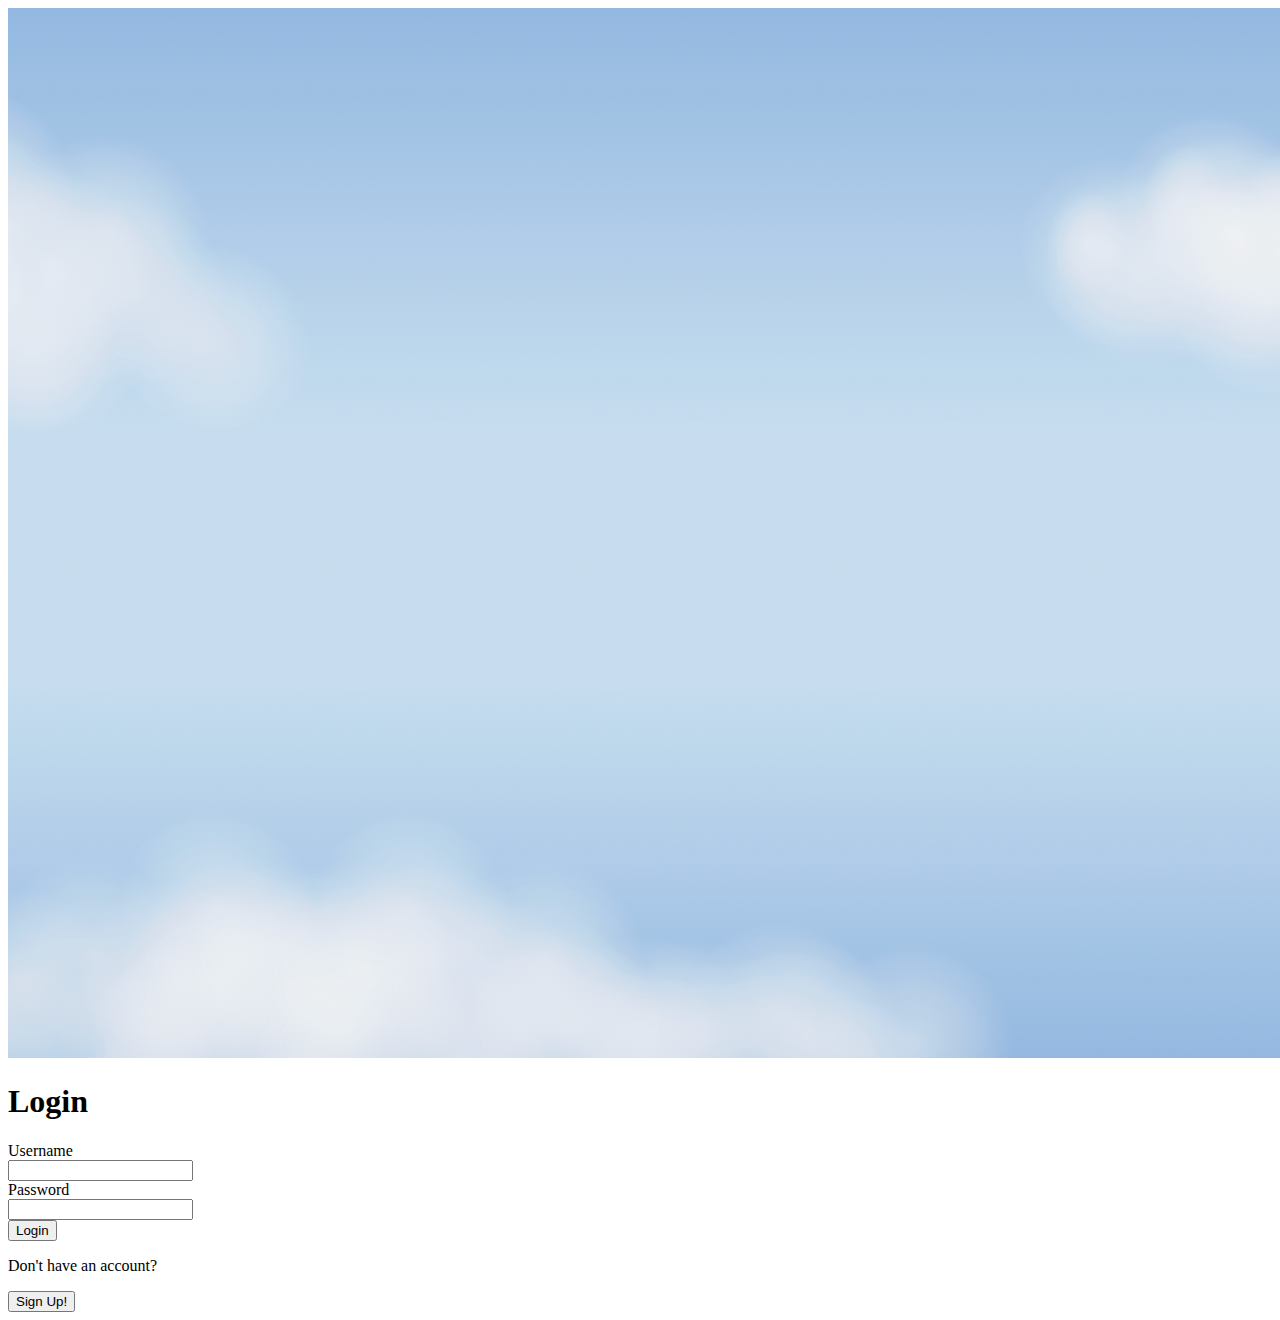
==== app/html/loginPage.html @ 07f1057e "Login and Sign Up Html" ====
<!DOCTYPE html>
<html lang="en">
<head>
    <meta charset="UTF-8">
    <meta name="viewport" content="width=device-width, initial-scale=1.0">
    <title>Login Page</title>
    <link rel="stylesheet" href= "../css/loginPage.css">
    
</head>
<body>

    <div class="loginCard">

        <div class="leftSideLog">
            <img src="../assets/bkgnLogSign.png" alt="Log-Sign In Background" id="logBackground">
        </div>


        <div class="rightSideLog">
            <h1>Login</h1>
           
            <form action="/loginPage.html" method="POST">
                <section class="usernameInputLog">
                    <label for="usernameLog"> Username </label> <br>
                    <input type="text" id="usernameLog" name="usernameLog" required />
                </section>

                <section class="passwordInputLog">
                    <label for="passwordInputLog"> Password </label> <br>
                    <input type="password" id="passwordLog" name="passwordLog" required />
                </section>
                
                <button type="submit" id="loginButton"> Login </button>
            </form>

            <section class="noAccount">
                <p> Don't have an account? </p>
                <button onclick="window.location.href='signUpPage.html';"> Sign Up! </button>
            </section>
        </div>
    </div>

</body>
</html>
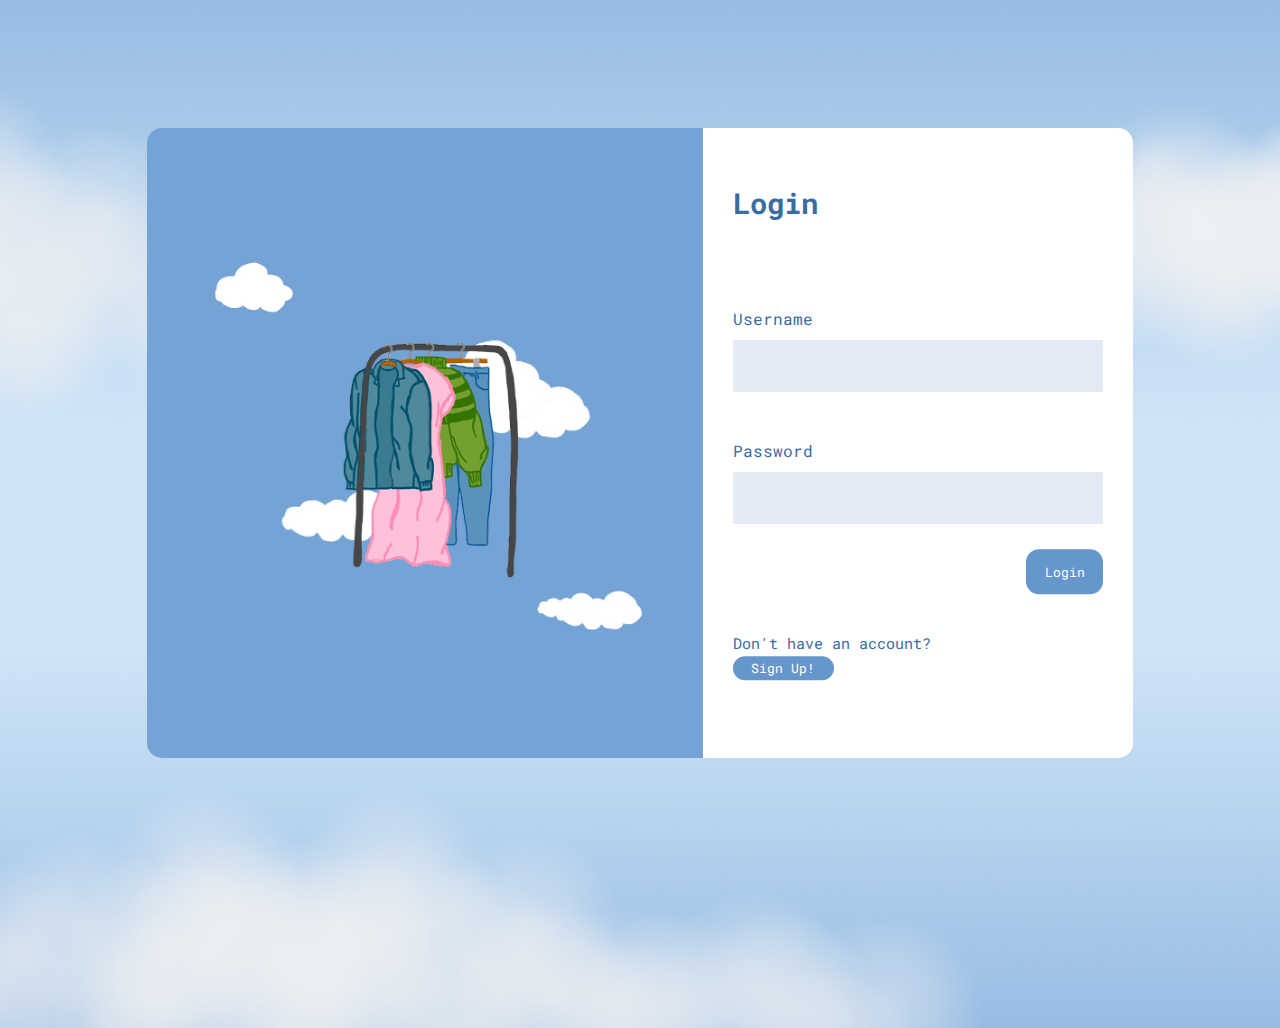
==== commit f1bd0e3b: "Login + Sign Up CSS Done, but Need Fixes" ====
--- a/app/html/loginPage.html
+++ b/app/html/loginPage.html
@@ -12,21 +12,20 @@
     <div class="loginCard">
 
         <div class="leftSideLog">
-            <img src="../assets/bkgnLogSign.png" alt="Log-Sign In Background" id="logBackground">
+            <img src="../assets/loginGraphic.png" alt="Log In Background" id="loginGraphic">
         </div>
-
 
         <div class="rightSideLog">
             <h1>Login</h1>
            
             <form action="/loginPage.html" method="POST">
                 <section class="usernameInputLog">
-                    <label for="usernameLog"> Username </label> <br>
+                    <label for="usernameLog" id="userLabelLog"> Username </label> <br>
                     <input type="text" id="usernameLog" name="usernameLog" required />
                 </section>
 
                 <section class="passwordInputLog">
-                    <label for="passwordInputLog"> Password </label> <br>
+                    <label for="passwordInputLog" id="pwLabelLog"> Password </label> <br>
                     <input type="password" id="passwordLog" name="passwordLog" required />
                 </section>
                 
@@ -35,7 +34,7 @@
 
             <section class="noAccount">
                 <p> Don't have an account? </p>
-                <button onclick="window.location.href='signUpPage.html';"> Sign Up! </button>
+                <button onclick="window.location.href='signUpPage.html';" id="linkToSignUp"> Sign Up! </button>
             </section>
         </div>
     </div>
--- a/app/css/loginPage.css
+++ b/app/css/loginPage.css
@@ -0,0 +1,105 @@
+@font-face{
+    font-family: "Roboto Mono";
+    src: url("../assets/RobotoMono-VariableFont_wght.ttf") format(truetype);
+    font-style: normal;
+}
+
+
+body{
+    height: 100vh;
+    margin: 0; 
+    overflow-x: hidden;
+    overflow-y: hidden;
+    background: url(../assets/logSignUpBackground.png);
+    background-size: cover;
+}
+
+.loginCard{
+    width: 77vw;
+    height: 70vh;
+    display: flex;
+    border: none;
+    border-radius: 15px;
+    overflow: hidden;
+    margin: auto;
+    margin-top: 10%;
+}
+
+.loginCard .leftSideLog{
+    width: 60%; 
+    background-color: #75A3D6;
+}   
+
+.loginCard .rightSideLog{
+    width: 40%;
+    background-color: white;
+}
+
+.leftSideLog{
+    display: flex;
+    justify-content: center;
+    align-items: center;
+}
+
+#loginGraphic{
+    width: 35vw;
+    height: 42vh;
+}
+
+.rightSideLog{
+    display: grid;
+    padding-right: 3%;
+    padding-left: 3%;
+    font-family: "Roboto Mono";
+    color: #3A6BA1;
+}
+
+h1{
+    font-size: 1.8rem;
+    padding-top: 10%;
+}
+
+input[type=text],
+input[type=password]{
+    width: 80%;
+    padding: 5% 10%;
+    margin-top: 3%;
+    border: none;
+    background-color: #75a2d636 ;
+}
+
+.usernameInputLog,
+.passwordInputLog{
+    padding-bottom: 7%;
+}
+
+form {
+    display: grid;
+  }
+  
+#loginButton{
+    font-family: "Roboto Mono";
+    color: white; 
+    font-size: 1vw;
+    background: #6596CC;
+    border-radius: 13px;
+    border: none;
+    padding: 1% 5%; 
+    justify-self: end;
+    transform: translateY(-50%);
+}
+
+p{
+    font-size: 1.2vw;
+}
+
+#linkToSignUp{
+    font-family: "Roboto Mono";
+    color: white; 
+    font-size: 1vw;
+    background: #6596CC;
+    border-radius: 15px;
+    border: none;
+    padding: 1% 5%; 
+    transform: translateY(-50%)
+}
